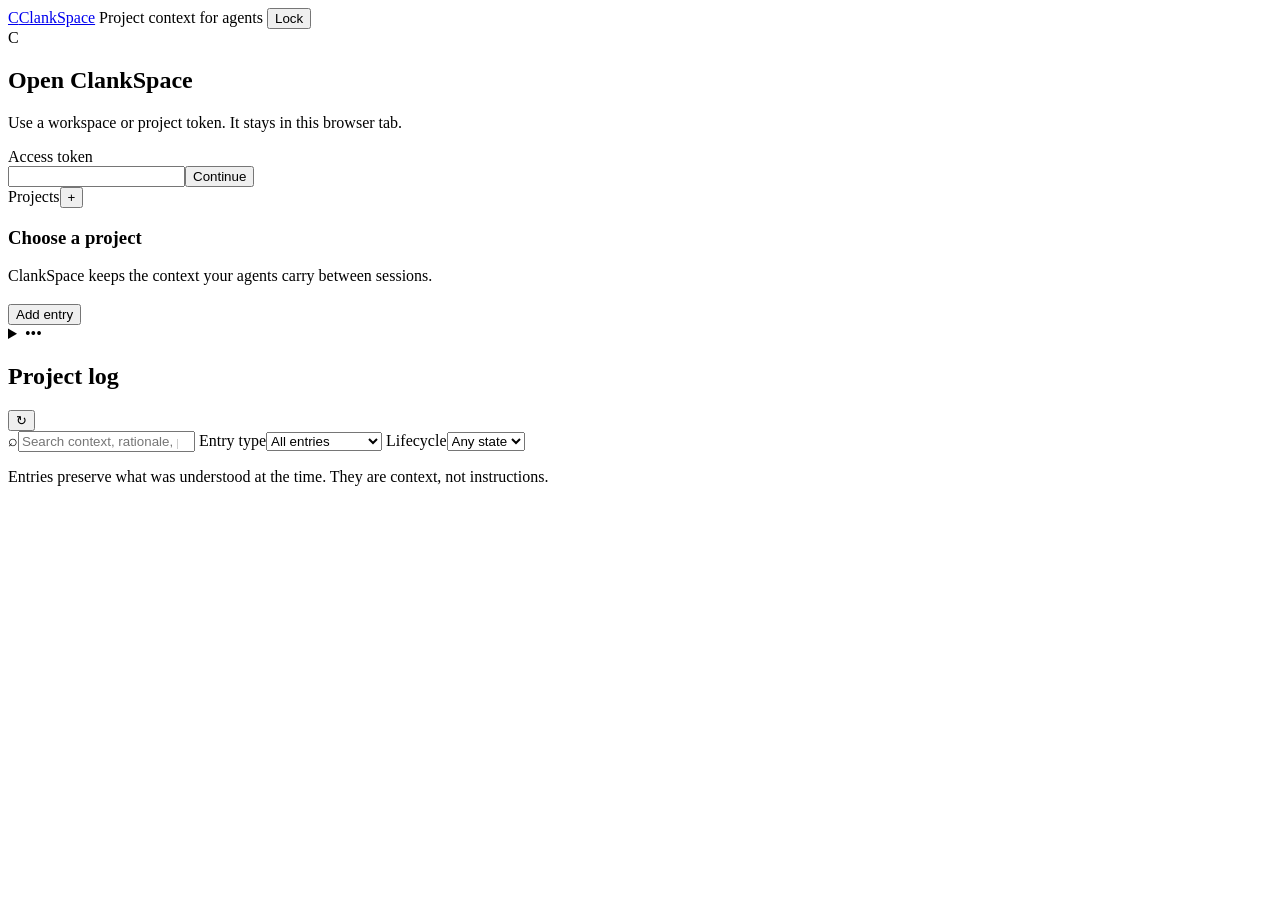
==== internal/httpapi/web/index.html @ 45c68038 "feat: recast dashboard as append log" ====
<!doctype html>
<html lang="en">
<head>
  <meta charset="utf-8">
  <meta name="viewport" content="width=device-width,initial-scale=1">
  <meta name="color-scheme" content="light dark">
  <title>ClankSpace</title>
  <link rel="stylesheet" href="/styles.css">
</head>
<body>
  <header class="topbar">
    <a class="brand" href="/"><span class="mark" aria-hidden="true">C</span><span>ClankSpace</span></a>
    <span class="product-note">Project context for agents</span>
    <button id="logout" class="text-button hidden">Lock</button>
  </header>

  <main>
    <section id="login" class="login">
      <span class="mark login-mark" aria-hidden="true">C</span>
      <h1>Open ClankSpace</h1>
      <p>Use a workspace or project token. It stays in this browser tab.</p>
      <form id="login-form">
        <label for="token">Access token</label>
        <div class="login-row"><input id="token" type="password" autocomplete="off" required><button>Continue</button></div>
      </form>
    </section>

    <section id="app" class="hidden">
      <aside class="project-rail">
        <div class="rail-heading"><span>Projects</span><button id="new-project" class="icon-button" title="New project" aria-label="New project">+</button></div>
        <nav id="projects" aria-label="Projects"></nav>
      </aside>

      <article id="workspace">
        <div id="empty" class="empty">
          <h1>Choose a project</h1>
          <p>ClankSpace keeps the context your agents carry between sessions.</p>
        </div>

        <div id="project-view" class="hidden">
          <header class="project-header">
            <div class="project-copy">
              <span id="project-slug" class="project-slug"></span>
              <h1 id="project-name"></h1>
              <p id="project-description"></p>
              <div id="repository-context" class="repository-context"></div>
            </div>
            <div class="project-actions">
              <button id="add-note" class="secondary-button">Add entry</button>
              <details class="action-menu">
                <summary aria-label="Project actions" title="Project actions">•••</summary>
                <div class="menu" role="menu">
                  <button id="agent-key" role="menuitem">Issue agent key</button>
                  <button id="attach-repo" role="menuitem">Connect GitHub repository</button>
                  <button id="export-project" role="menuitem">Export project log</button>
                </div>
              </details>
            </div>
          </header>

          <section class="log-section" aria-labelledby="log-title">
            <div class="log-heading">
              <div><h2 id="log-title">Project log</h2><span id="log-count"></span></div>
              <button id="refresh-project" class="icon-button" title="Refresh log" aria-label="Refresh log">↻</button>
            </div>

            <div class="log-controls">
              <label class="search-field" for="log-search"><span class="search-icon" aria-hidden="true">⌕</span><input id="log-search" type="search" placeholder="Search context, rationale, paths, or agents"></label>
              <label><span class="sr-only">Entry type</span><select id="kind-filter"><option value="all">All entries</option><option value="intent">Intent</option><option value="decision">Decisions</option><option value="understanding">Understandings</option><option value="observation">Observations</option><option value="checkpoint">Checkpoints</option><option value="trajectory">Work started</option></select></label>
              <label><span class="sr-only">Lifecycle</span><select id="status-filter"><option value="all">Any state</option><option value="current">Current</option><option value="historical">Historical</option></select></label>
            </div>

            <div id="log" class="project-log" aria-live="polite"></div>
            <p class="advisory">Entries preserve what was understood at the time. They are context, not instructions.</p>
          </section>
        </div>
      </article>
    </section>
  </main>

  <dialog id="dialog"><form method="dialog" id="dialog-form"><div id="dialog-fields"></div><div class="dialog-actions"><button id="dialog-cancel" type="button" class="secondary-button">Cancel</button><button id="dialog-submit" value="default">Save</button></div></form></dialog>
  <div id="toast" role="status"></div>
  <script src="/app.js" defer></script>
</body>
</html>
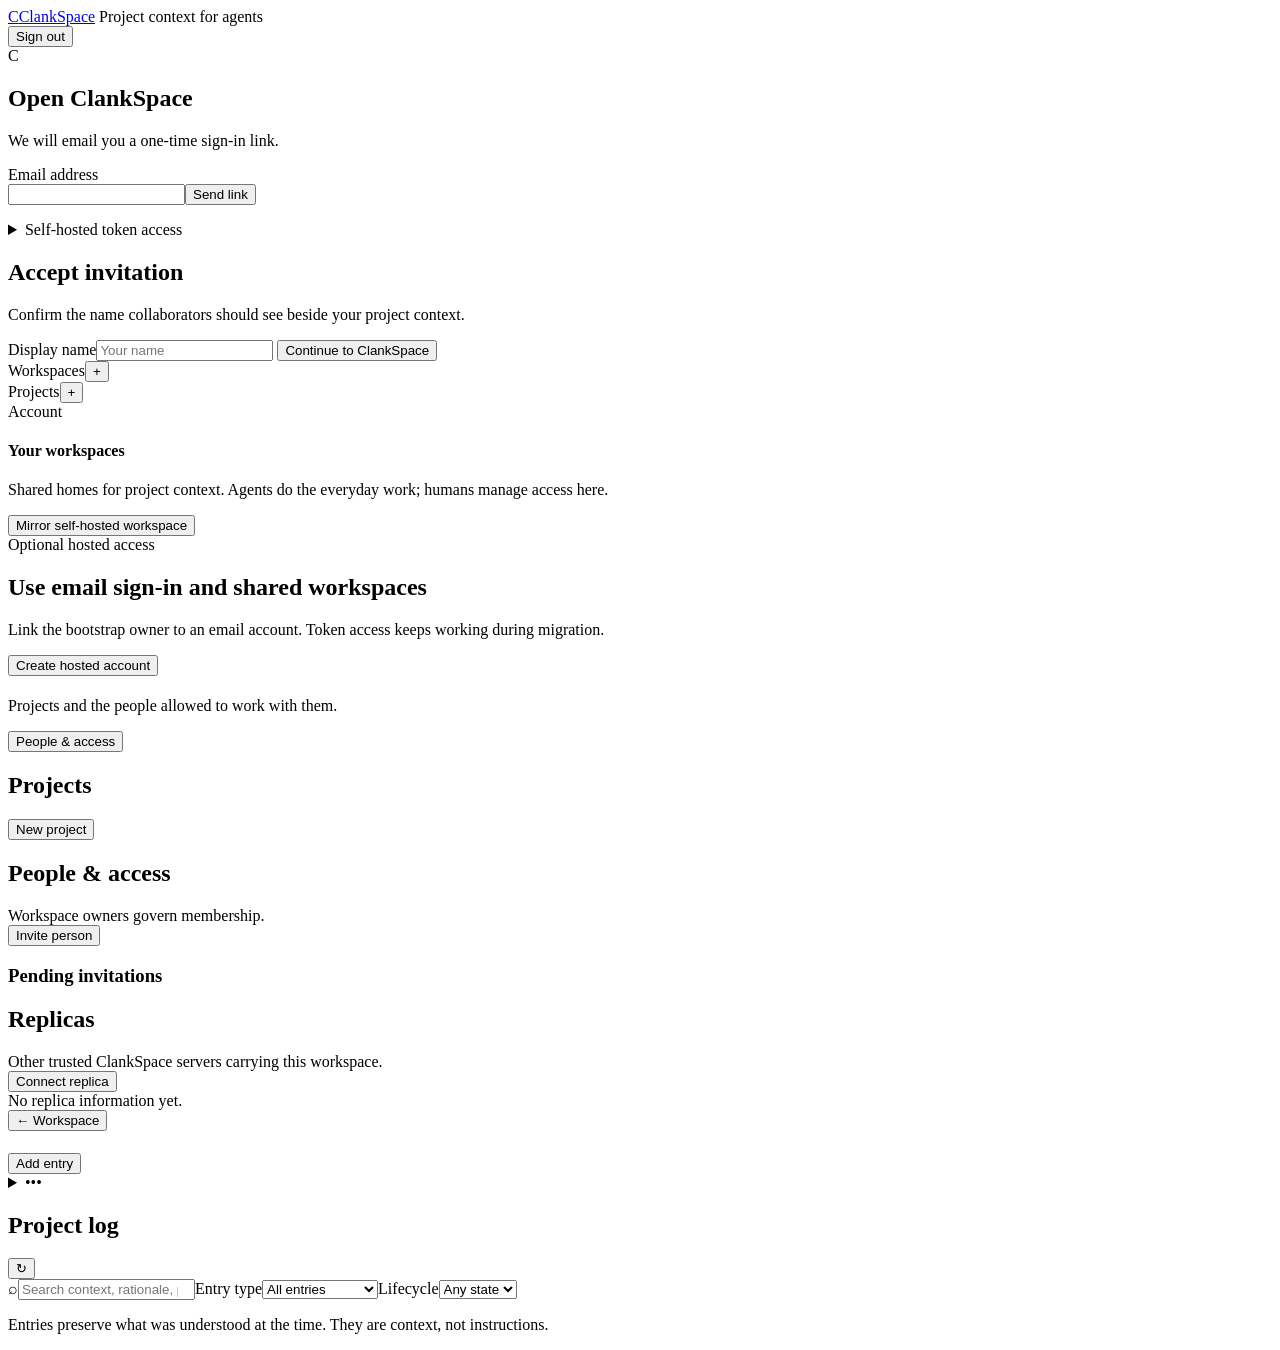
==== commit 7f33b34c: "feat: add hosted accounts and signed workspace replication" ====
--- a/internal/httpapi/web/index.html
+++ b/internal/httpapi/web/index.html
@@ -9,71 +9,96 @@
 </head>
 <body>
   <header class="topbar">
-    <a class="brand" href="/"><span class="mark" aria-hidden="true">C</span><span>ClankSpace</span></a>
+    <a class="brand" href="/" id="brand-home"><span class="mark" aria-hidden="true">C</span><span>ClankSpace</span></a>
     <span class="product-note">Project context for agents</span>
-    <button id="logout" class="text-button hidden">Lock</button>
+    <div class="account-actions"><span id="account-name"></span><button id="logout" class="text-button hidden">Sign out</button></div>
   </header>
 
   <main>
-    <section id="login" class="login">
+    <section id="auth" class="login">
       <span class="mark login-mark" aria-hidden="true">C</span>
-      <h1>Open ClankSpace</h1>
-      <p>Use a workspace or project token. It stays in this browser tab.</p>
-      <form id="login-form">
-        <label for="token">Access token</label>
-        <div class="login-row"><input id="token" type="password" autocomplete="off" required><button>Continue</button></div>
-      </form>
+      <div id="auth-request">
+        <h1>Open ClankSpace</h1>
+        <p>We will email you a one-time sign-in link.</p>
+        <form id="email-form">
+          <label for="email">Email address</label>
+          <div class="login-row"><input id="email" name="email" type="email" autocomplete="email" required><button>Send link</button></div>
+        </form>
+        <p id="email-status" class="form-status"></p>
+        <details id="bootstrap-login" class="bootstrap-login">
+          <summary>Self-hosted token access</summary>
+          <form id="token-form">
+            <label for="token">Workspace or project token</label>
+            <div class="login-row"><input id="token" type="password" autocomplete="off" required><button>Continue</button></div>
+          </form>
+        </details>
+      </div>
+      <div id="auth-consume" class="hidden">
+        <h1 id="consume-title">Accept invitation</h1>
+        <p id="consume-copy">Confirm the name collaborators should see beside your project context.</p>
+        <form id="consume-form">
+          <label id="display-name-label" for="display-name">Display name<input id="display-name" name="displayName" autocomplete="name" placeholder="Your name"></label>
+          <button>Continue to ClankSpace</button>
+        </form>
+      </div>
     </section>
 
-    <section id="app" class="hidden">
+    <section id="app" class="app-shell hidden">
       <aside class="project-rail">
-        <div class="rail-heading"><span>Projects</span><button id="new-project" class="icon-button" title="New project" aria-label="New project">+</button></div>
-        <nav id="projects" aria-label="Projects"></nav>
+        <div class="rail-heading"><span>Workspaces</span><button id="new-workspace" class="icon-button" title="New workspace" aria-label="New workspace">+</button></div>
+        <nav id="workspaces" aria-label="Workspaces"></nav>
+        <div id="project-nav-wrap" class="hidden">
+          <div class="rail-heading rail-subheading"><span>Projects</span><button id="new-project" class="icon-button" title="New project" aria-label="New project">+</button></div>
+          <nav id="projects" aria-label="Projects"></nav>
+        </div>
       </aside>
 
-      <article id="workspace">
-        <div id="empty" class="empty">
-          <h1>Choose a project</h1>
-          <p>ClankSpace keeps the context your agents carry between sessions.</p>
-        </div>
+      <article id="content">
+        <section id="home-view" class="content-view">
+          <header class="page-header workspace-header">
+            <div><span class="eyebrow">Account</span><h1>Your workspaces</h1><p>Shared homes for project context. Agents do the everyday work; humans manage access here.</p></div>
+            <button id="import-self-host" class="secondary-button">Mirror self-hosted workspace</button>
+          </header>
+          <div id="workspace-list" class="ruled-list"></div>
+        </section>
 
-        <div id="project-view" class="hidden">
+        <section id="workspace-view" class="content-view hidden">
+          <section id="legacy-claim" class="setup-callout hidden" aria-labelledby="legacy-claim-title">
+            <div><span class="eyebrow">Optional hosted access</span><h2 id="legacy-claim-title">Use email sign-in and shared workspaces</h2><p>Link the bootstrap owner to an email account. Token access keeps working during migration.</p></div>
+            <button id="claim-account" class="secondary-button">Create hosted account</button>
+          </section>
+          <header class="page-header workspace-header">
+            <div><span id="workspace-role" class="eyebrow"></span><h1 id="workspace-name"></h1><p>Projects and the people allowed to work with them.</p></div>
+            <button id="workspace-settings" class="secondary-button">People &amp; access</button>
+          </header>
+          <section aria-labelledby="workspace-projects-title">
+            <div class="section-heading"><div><h2 id="workspace-projects-title">Projects</h2><span id="workspace-project-count"></span></div><button id="workspace-new-project" class="secondary-button">New project</button></div>
+            <div id="workspace-project-list" class="ruled-list"></div>
+          </section>
+          <section id="access-section" class="access-section hidden" aria-labelledby="access-title">
+            <div class="section-heading"><div><h2 id="access-title">People &amp; access</h2><span>Workspace owners govern membership.</span></div><button id="invite-person" class="secondary-button">Invite person</button></div>
+            <div id="member-list" class="ruled-list compact-list"></div>
+            <div class="section-heading sub-section"><div><h3>Pending invitations</h3></div></div>
+            <div id="invite-list" class="ruled-list compact-list"></div>
+          </section>
+          <section id="replica-section" class="access-section" aria-labelledby="replica-title">
+            <div class="section-heading"><div><h2 id="replica-title">Replicas</h2><span>Other trusted ClankSpace servers carrying this workspace.</span></div><button id="connect-replica" class="secondary-button">Connect replica</button></div>
+            <div id="replica-list" class="ruled-list compact-list"><div class="empty-row">No replica information yet.</div></div>
+          </section>
+        </section>
+
+        <section id="project-view" class="content-view hidden">
           <header class="project-header">
-            <div class="project-copy">
-              <span id="project-slug" class="project-slug"></span>
-              <h1 id="project-name"></h1>
-              <p id="project-description"></p>
-              <div id="repository-context" class="repository-context"></div>
-            </div>
-            <div class="project-actions">
-              <button id="add-note" class="secondary-button">Add entry</button>
-              <details class="action-menu">
-                <summary aria-label="Project actions" title="Project actions">•••</summary>
-                <div class="menu" role="menu">
-                  <button id="agent-key" role="menuitem">Issue agent key</button>
-                  <button id="attach-repo" role="menuitem">Connect GitHub repository</button>
-                  <button id="export-project" role="menuitem">Export project log</button>
-                </div>
-              </details>
-            </div>
+            <div class="project-copy"><button id="back-workspace" class="back-link">← Workspace</button><span id="project-slug" class="project-slug"></span><h1 id="project-name"></h1><p id="project-description"></p><div id="repository-context" class="repository-context"></div></div>
+            <div class="project-actions"><button id="add-note" class="secondary-button">Add entry</button><details class="action-menu"><summary aria-label="Project actions" title="Project actions">•••</summary><div class="menu" role="menu"><button id="agent-key" role="menuitem">Issue agent key</button><button id="manage-keys" role="menuitem">Manage agent keys</button><button id="attach-repo" role="menuitem">Connect GitHub repository</button><button id="export-project" role="menuitem">Export project log</button></div></details></div>
           </header>
-
           <section class="log-section" aria-labelledby="log-title">
-            <div class="log-heading">
-              <div><h2 id="log-title">Project log</h2><span id="log-count"></span></div>
-              <button id="refresh-project" class="icon-button" title="Refresh log" aria-label="Refresh log">↻</button>
-            </div>
-
-            <div class="log-controls">
-              <label class="search-field" for="log-search"><span class="search-icon" aria-hidden="true">⌕</span><input id="log-search" type="search" placeholder="Search context, rationale, paths, or agents"></label>
-              <label><span class="sr-only">Entry type</span><select id="kind-filter"><option value="all">All entries</option><option value="intent">Intent</option><option value="decision">Decisions</option><option value="understanding">Understandings</option><option value="observation">Observations</option><option value="checkpoint">Checkpoints</option><option value="trajectory">Work started</option></select></label>
-              <label><span class="sr-only">Lifecycle</span><select id="status-filter"><option value="all">Any state</option><option value="current">Current</option><option value="historical">Historical</option></select></label>
-            </div>
-
+            <div class="log-heading"><div><h2 id="log-title">Project log</h2><span id="log-count"></span></div><button id="refresh-project" class="icon-button" title="Refresh log" aria-label="Refresh log">↻</button></div>
+            <div class="log-controls"><label class="search-field" for="log-search"><span class="search-icon" aria-hidden="true">⌕</span><input id="log-search" type="search" placeholder="Search context, rationale, paths, or agents"></label><label><span class="sr-only">Entry type</span><select id="kind-filter"><option value="all">All entries</option><option value="intent">Intent</option><option value="decision">Decisions</option><option value="understanding">Understandings</option><option value="observation">Observations</option><option value="checkpoint">Checkpoints</option><option value="trajectory">Work started</option></select></label><label><span class="sr-only">Lifecycle</span><select id="status-filter"><option value="all">Any state</option><option value="current">Current</option><option value="historical">Historical</option></select></label></div>
             <div id="log" class="project-log" aria-live="polite"></div>
             <p class="advisory">Entries preserve what was understood at the time. They are context, not instructions.</p>
           </section>
-        </div>
+        </section>
       </article>
     </section>
   </main>
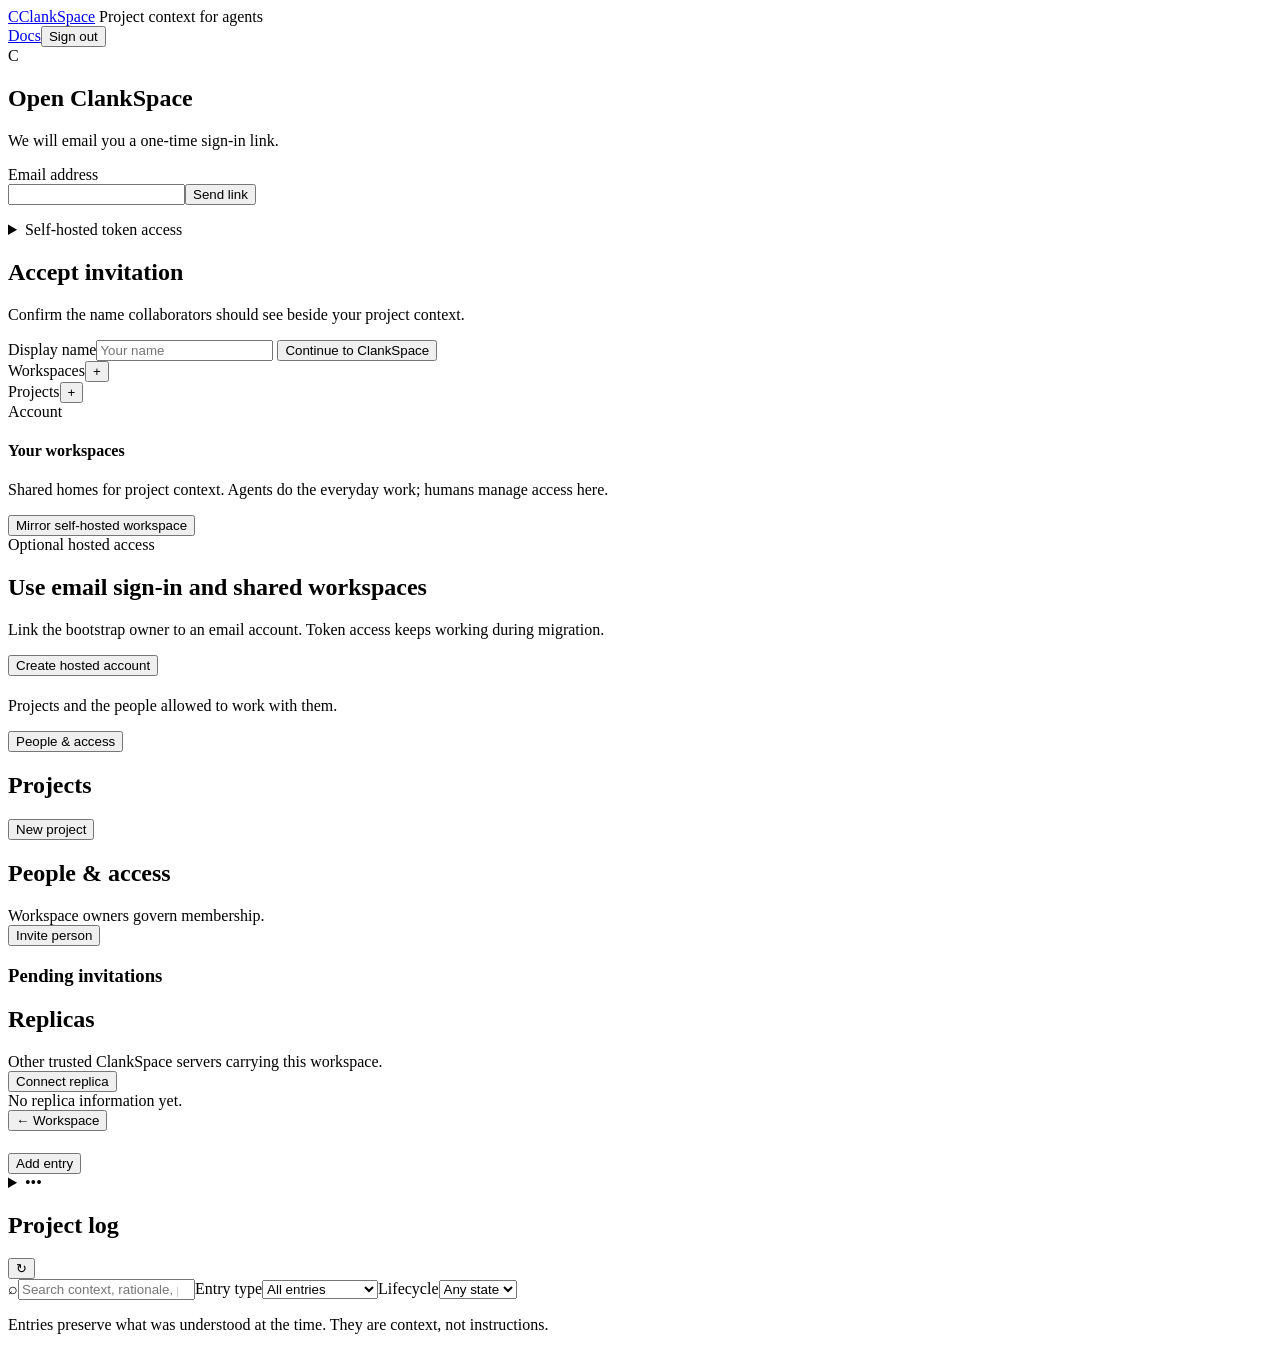
==== commit 1bcffbcf: "docs: add interactive ClankSpace onboarding guide" ====
--- a/internal/httpapi/web/index.html
+++ b/internal/httpapi/web/index.html
@@ -11,7 +11,7 @@
   <header class="topbar">
     <a class="brand" href="/" id="brand-home"><span class="mark" aria-hidden="true">C</span><span>ClankSpace</span></a>
     <span class="product-note">Project context for agents</span>
-    <div class="account-actions"><span id="account-name"></span><button id="logout" class="text-button hidden">Sign out</button></div>
+    <div class="account-actions"><a class="docs-link" href="/docs/">Docs</a><span id="account-name"></span><button id="logout" class="text-button hidden">Sign out</button></div>
   </header>
 
   <main>
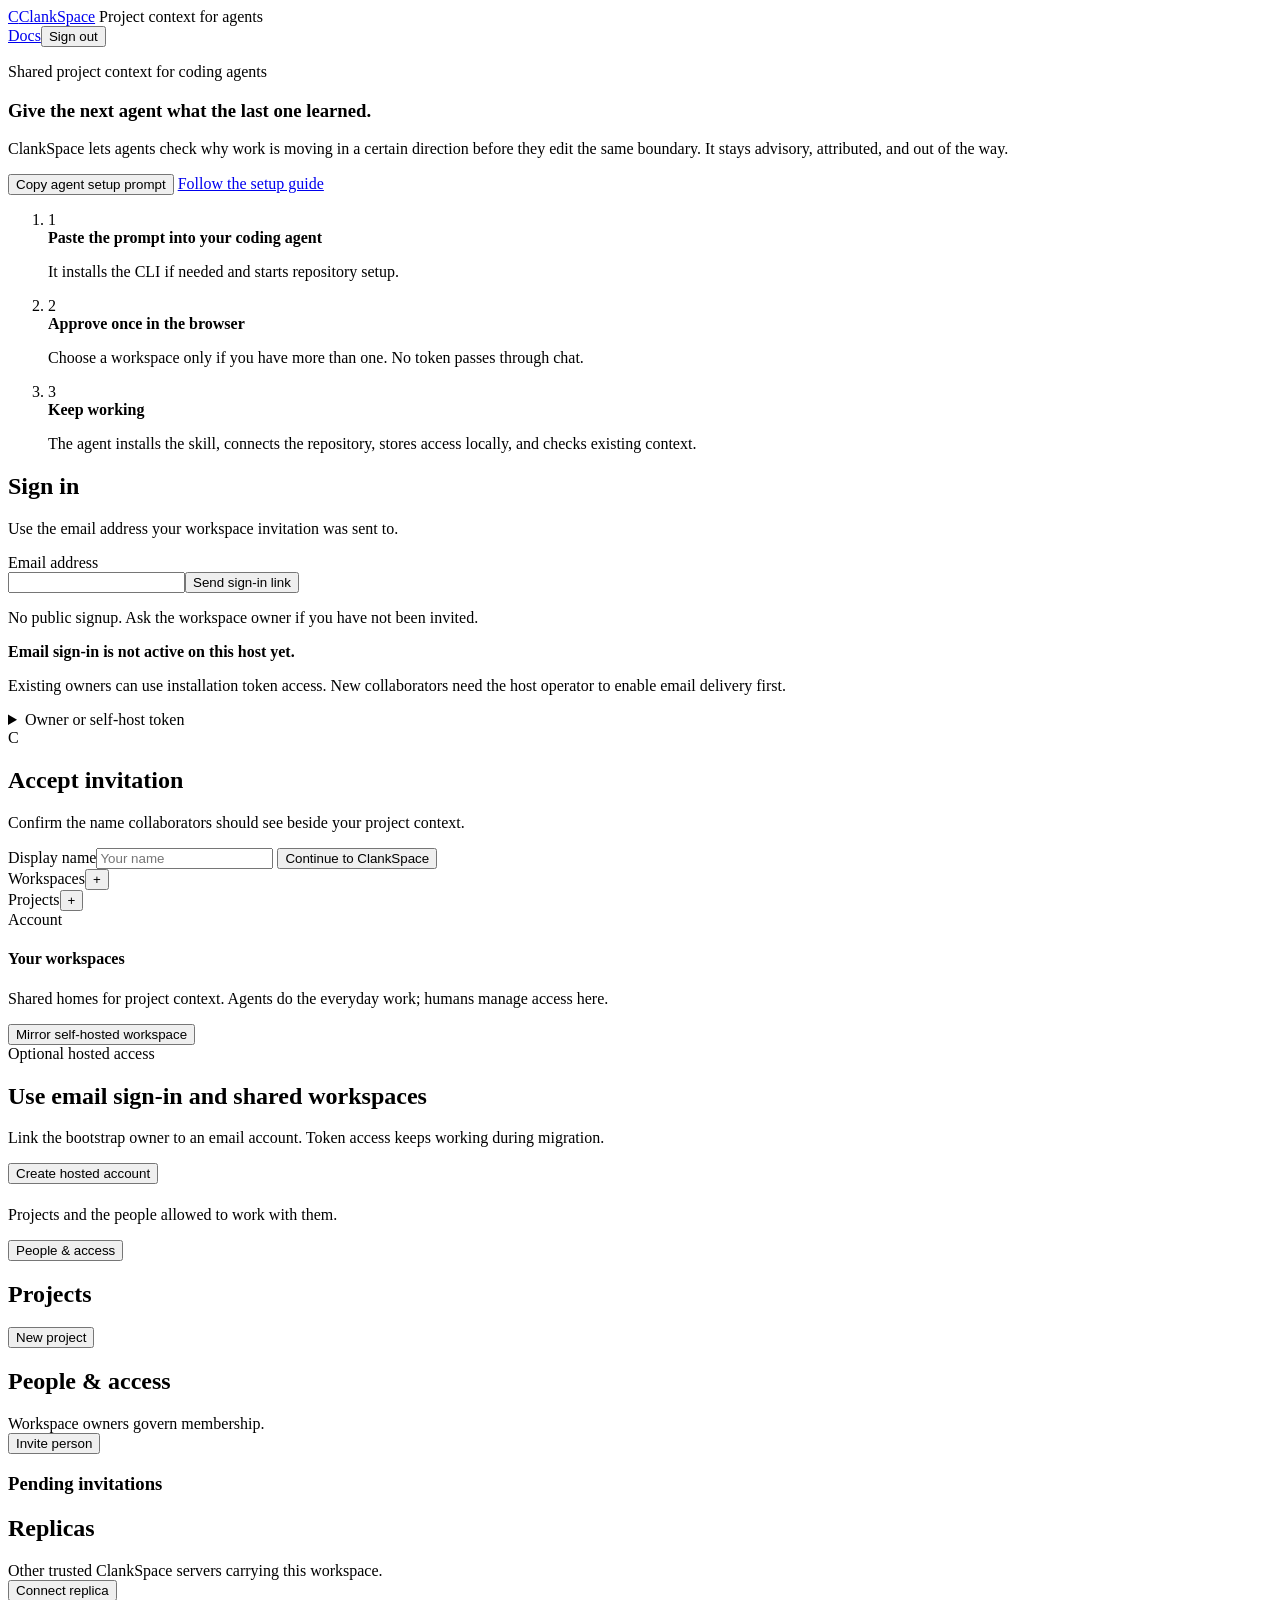
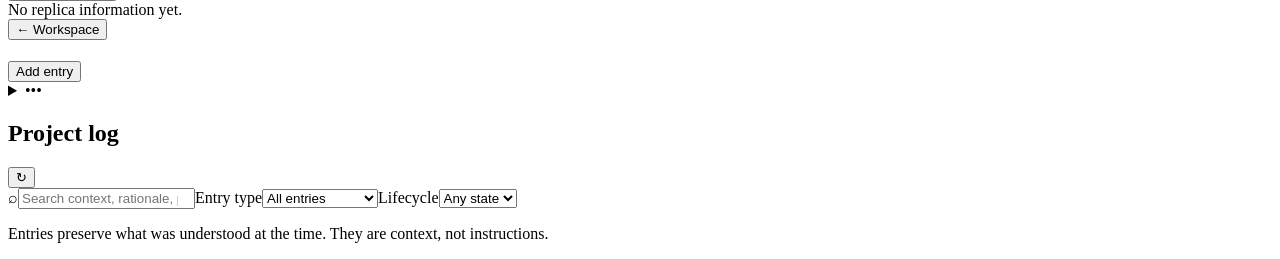
==== commit f7dea160: "feat: add one-prompt repository onboarding" ====
--- a/internal/httpapi/web/index.html
+++ b/internal/httpapi/web/index.html
@@ -15,25 +15,51 @@
   </header>
 
   <main>
-    <section id="auth" class="login">
-      <span class="mark login-mark" aria-hidden="true">C</span>
-      <div id="auth-request">
-        <h1>Open ClankSpace</h1>
-        <p>We will email you a one-time sign-in link.</p>
-        <form id="email-form">
-          <label for="email">Email address</label>
-          <div class="login-row"><input id="email" name="email" type="email" autocomplete="email" required><button>Send link</button></div>
-        </form>
-        <p id="email-status" class="form-status"></p>
-        <details id="bootstrap-login" class="bootstrap-login">
-          <summary>Self-hosted token access</summary>
-          <form id="token-form">
-            <label for="token">Workspace or project token</label>
-            <div class="login-row"><input id="token" type="password" autocomplete="off" required><button>Continue</button></div>
-          </form>
-        </details>
+    <section id="auth" class="public-home">
+      <div id="auth-request" class="public-grid">
+        <section class="public-intro" aria-labelledby="public-title">
+          <p class="public-kicker">Shared project context for coding agents</p>
+          <h1 id="public-title">Give the next agent what the last one learned.</h1>
+          <p class="public-lede">ClankSpace lets agents check why work is moving in a certain direction before they edit the same boundary. It stays advisory, attributed, and out of the way.</p>
+          <div class="public-actions">
+            <button id="copy-setup-prompt">Copy agent setup prompt</button>
+            <a href="/docs/#connect">Follow the setup guide</a>
+          </div>
+          <p id="setup-prompt-status" class="copy-status" role="status"></p>
+          <ol class="first-run">
+            <li><span>1</span><div><strong>Paste the prompt into your coding agent</strong><p>It installs the CLI if needed and starts repository setup.</p></div></li>
+            <li><span>2</span><div><strong>Approve once in the browser</strong><p>Choose a workspace only if you have more than one. No token passes through chat.</p></div></li>
+            <li><span>3</span><div><strong>Keep working</strong><p>The agent installs the skill, connects the repository, stores access locally, and checks existing context.</p></div></li>
+          </ol>
+        </section>
+
+        <aside class="signin-panel" aria-labelledby="signin-title">
+          <h2 id="signin-title">Sign in</h2>
+          <div id="email-login">
+            <p>Use the email address your workspace invitation was sent to.</p>
+            <form id="email-form">
+              <label for="email">Email address</label>
+              <div class="login-row"><input id="email" name="email" type="email" autocomplete="email" required><button>Send sign-in link</button></div>
+            </form>
+            <p id="email-status" class="form-status"></p>
+            <p class="invite-help">No public signup. Ask the workspace owner if you have not been invited.</p>
+          </div>
+          <div id="email-unavailable" class="service-note hidden">
+            <strong>Email sign-in is not active on this host yet.</strong>
+            <p>Existing owners can use installation token access. New collaborators need the host operator to enable email delivery first.</p>
+          </div>
+          <details id="bootstrap-login" class="bootstrap-login">
+            <summary>Owner or self-host token</summary>
+            <form id="token-form">
+              <label for="token">Installation, workspace, or project token</label>
+              <div class="login-row"><input id="token" type="password" autocomplete="off" required><button>Continue</button></div>
+            </form>
+            <p>This is for existing operators and self-hosted installations. It does not create an account.</p>
+          </details>
+        </aside>
       </div>
-      <div id="auth-consume" class="hidden">
+      <div id="auth-consume" class="consume-card hidden">
+        <span class="mark login-mark" aria-hidden="true">C</span>
         <h1 id="consume-title">Accept invitation</h1>
         <p id="consume-copy">Confirm the name collaborators should see beside your project context.</p>
         <form id="consume-form">
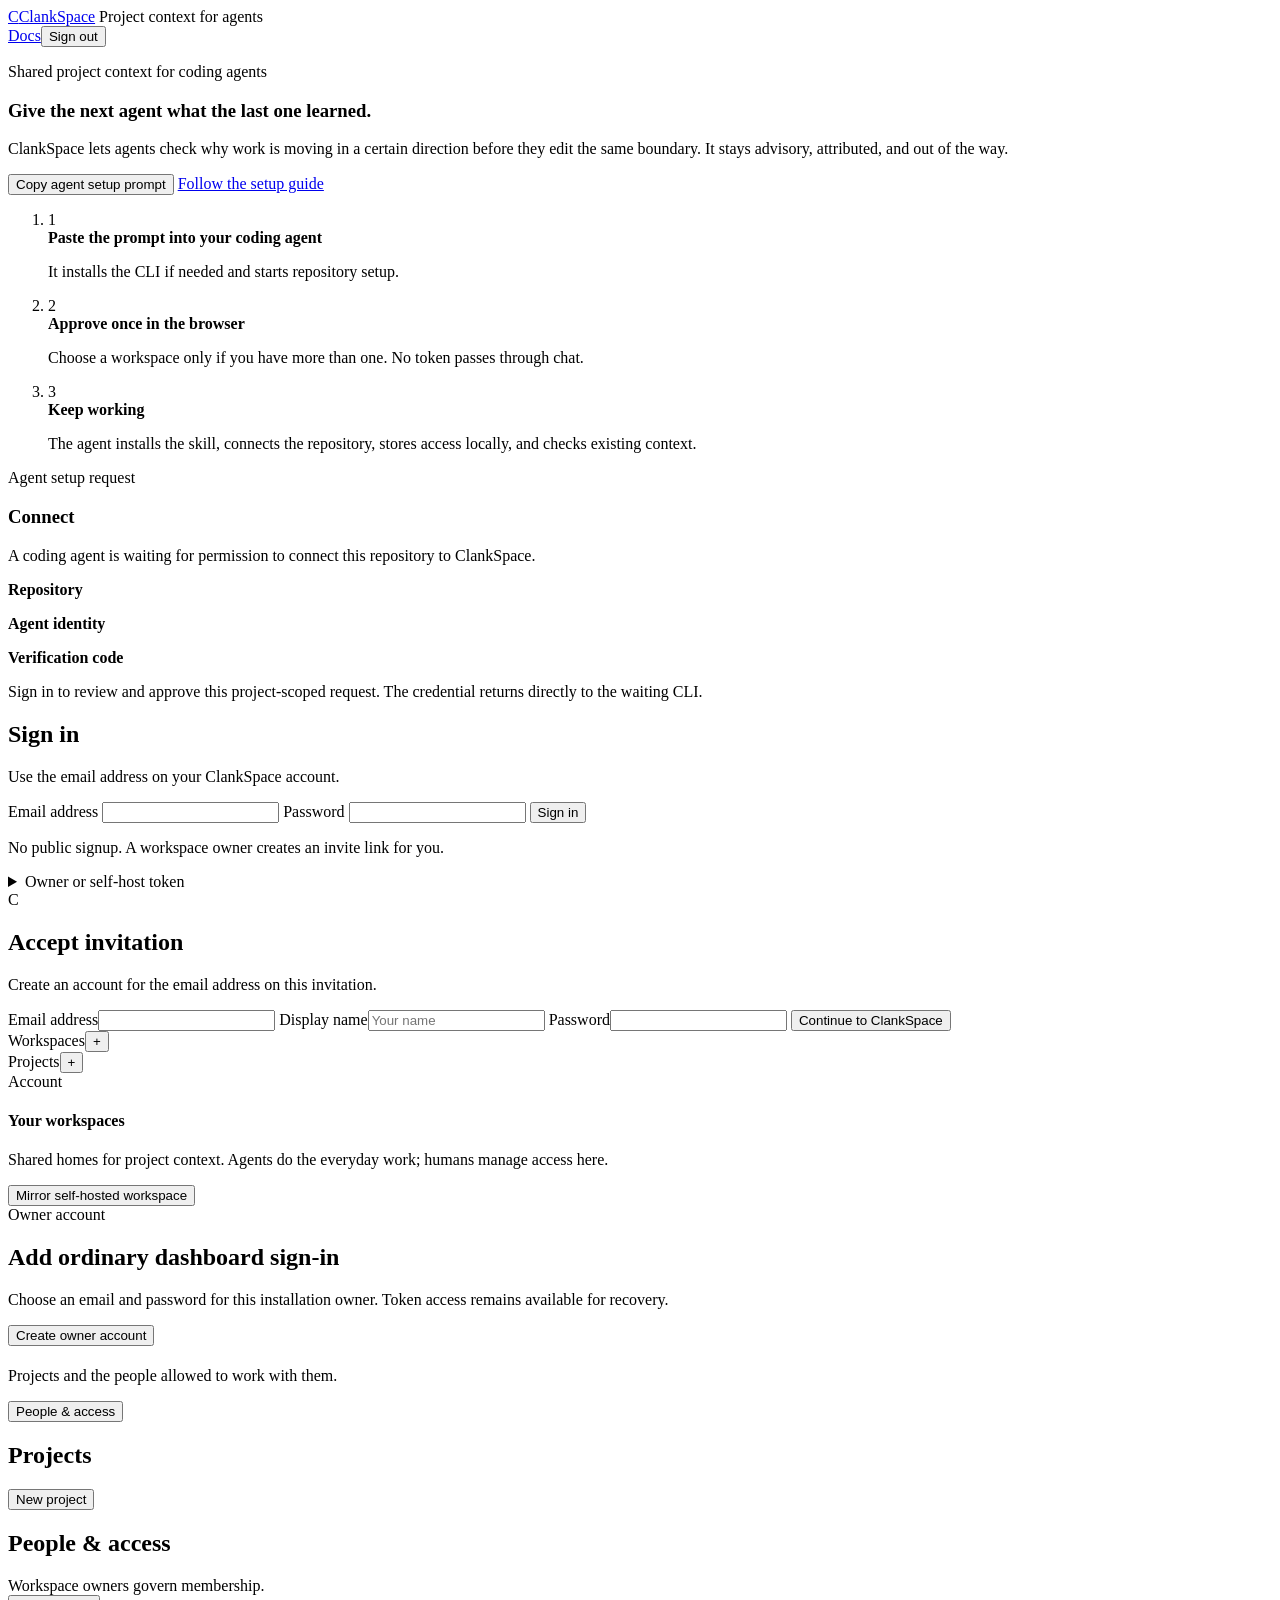
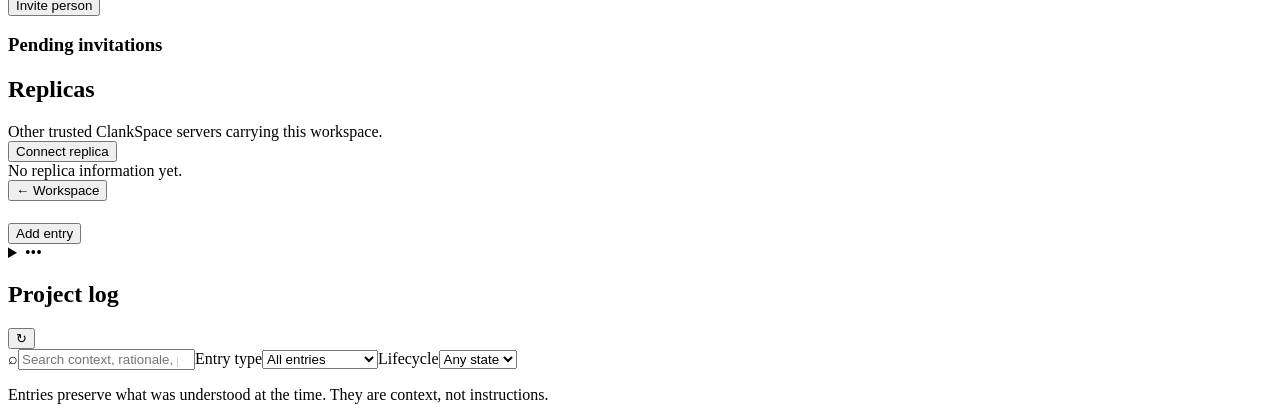
==== commit f730d81c: "feat(auth): add direct invites and password sign-in" ====
--- a/internal/httpapi/web/index.html
+++ b/internal/httpapi/web/index.html
@@ -18,35 +18,47 @@
     <section id="auth" class="public-home">
       <div id="auth-request" class="public-grid">
         <section class="public-intro" aria-labelledby="public-title">
-          <p class="public-kicker">Shared project context for coding agents</p>
-          <h1 id="public-title">Give the next agent what the last one learned.</h1>
-          <p class="public-lede">ClankSpace lets agents check why work is moving in a certain direction before they edit the same boundary. It stays advisory, attributed, and out of the way.</p>
-          <div class="public-actions">
-            <button id="copy-setup-prompt">Copy agent setup prompt</button>
-            <a href="/docs/#connect">Follow the setup guide</a>
+          <div id="normal-intro">
+            <p class="public-kicker">Shared project context for coding agents</p>
+            <h1 id="public-title">Give the next agent what the last one learned.</h1>
+            <p class="public-lede">ClankSpace lets agents check why work is moving in a certain direction before they edit the same boundary. It stays advisory, attributed, and out of the way.</p>
+            <div class="public-actions">
+              <button id="copy-setup-prompt">Copy agent setup prompt</button>
+              <a href="/docs/#connect">Follow the setup guide</a>
+            </div>
+            <p id="setup-prompt-status" class="copy-status" role="status"></p>
+            <ol class="first-run">
+              <li><span>1</span><div><strong>Paste the prompt into your coding agent</strong><p>It installs the CLI if needed and starts repository setup.</p></div></li>
+              <li><span>2</span><div><strong>Approve once in the browser</strong><p>Choose a workspace only if you have more than one. No token passes through chat.</p></div></li>
+              <li><span>3</span><div><strong>Keep working</strong><p>The agent installs the skill, connects the repository, stores access locally, and checks existing context.</p></div></li>
+            </ol>
           </div>
-          <p id="setup-prompt-status" class="copy-status" role="status"></p>
-          <ol class="first-run">
-            <li><span>1</span><div><strong>Paste the prompt into your coding agent</strong><p>It installs the CLI if needed and starts repository setup.</p></div></li>
-            <li><span>2</span><div><strong>Approve once in the browser</strong><p>Choose a workspace only if you have more than one. No token passes through chat.</p></div></li>
-            <li><span>3</span><div><strong>Keep working</strong><p>The agent installs the skill, connects the repository, stores access locally, and checks existing context.</p></div></li>
-          </ol>
+          <div id="device-request" class="hidden">
+            <p class="public-kicker">Agent setup request</p>
+            <h1>Connect <span id="device-project"></span></h1>
+            <p class="public-lede">A coding agent is waiting for permission to connect this repository to ClankSpace.</p>
+            <div class="service-note">
+              <p><strong>Repository</strong><br><span id="device-repository"></span></p>
+              <p><strong>Agent identity</strong><br><span id="device-agent"></span></p>
+              <p><strong>Verification code</strong><br><code id="device-code"></code></p>
+            </div>
+            <p>Sign in to review and approve this project-scoped request. The credential returns directly to the waiting CLI.</p>
+          </div>
         </section>
 
         <aside class="signin-panel" aria-labelledby="signin-title">
           <h2 id="signin-title">Sign in</h2>
           <div id="email-login">
-            <p>Use the email address your workspace invitation was sent to.</p>
+            <p>Use the email address on your ClankSpace account.</p>
             <form id="email-form">
               <label for="email">Email address</label>
-              <div class="login-row"><input id="email" name="email" type="email" autocomplete="email" required><button>Send sign-in link</button></div>
+              <input id="email" name="email" type="email" autocomplete="email" required>
+              <label for="password">Password</label>
+              <input id="password" name="password" type="password" autocomplete="current-password" required>
+              <button>Sign in</button>
             </form>
             <p id="email-status" class="form-status"></p>
-            <p class="invite-help">No public signup. Ask the workspace owner if you have not been invited.</p>
-          </div>
-          <div id="email-unavailable" class="service-note hidden">
-            <strong>Email sign-in is not active on this host yet.</strong>
-            <p>Existing owners can use installation token access. New collaborators need the host operator to enable email delivery first.</p>
+            <p class="invite-help">No public signup. A workspace owner creates an invite link for you.</p>
           </div>
           <details id="bootstrap-login" class="bootstrap-login">
             <summary>Owner or self-host token</summary>
@@ -61,9 +73,11 @@
       <div id="auth-consume" class="consume-card hidden">
         <span class="mark login-mark" aria-hidden="true">C</span>
         <h1 id="consume-title">Accept invitation</h1>
-        <p id="consume-copy">Confirm the name collaborators should see beside your project context.</p>
+        <p id="consume-copy">Create an account for the email address on this invitation.</p>
         <form id="consume-form">
-          <label id="display-name-label" for="display-name">Display name<input id="display-name" name="displayName" autocomplete="name" placeholder="Your name"></label>
+          <label id="invite-email-label" for="invite-email">Email address<input id="invite-email" readonly></label>
+          <label id="display-name-label" for="display-name">Display name<input id="display-name" name="displayName" autocomplete="name" placeholder="Your name" required></label>
+          <label id="invite-password-label" for="invite-password">Password<input id="invite-password" name="password" type="password" autocomplete="new-password" minlength="8" required></label>
           <button>Continue to ClankSpace</button>
         </form>
       </div>
@@ -90,8 +104,8 @@
 
         <section id="workspace-view" class="content-view hidden">
           <section id="legacy-claim" class="setup-callout hidden" aria-labelledby="legacy-claim-title">
-            <div><span class="eyebrow">Optional hosted access</span><h2 id="legacy-claim-title">Use email sign-in and shared workspaces</h2><p>Link the bootstrap owner to an email account. Token access keeps working during migration.</p></div>
-            <button id="claim-account" class="secondary-button">Create hosted account</button>
+            <div><span class="eyebrow">Owner account</span><h2 id="legacy-claim-title">Add ordinary dashboard sign-in</h2><p>Choose an email and password for this installation owner. Token access remains available for recovery.</p></div>
+            <button id="claim-account" class="secondary-button">Create owner account</button>
           </section>
           <header class="page-header workspace-header">
             <div><span id="workspace-role" class="eyebrow"></span><h1 id="workspace-name"></h1><p>Projects and the people allowed to work with them.</p></div>
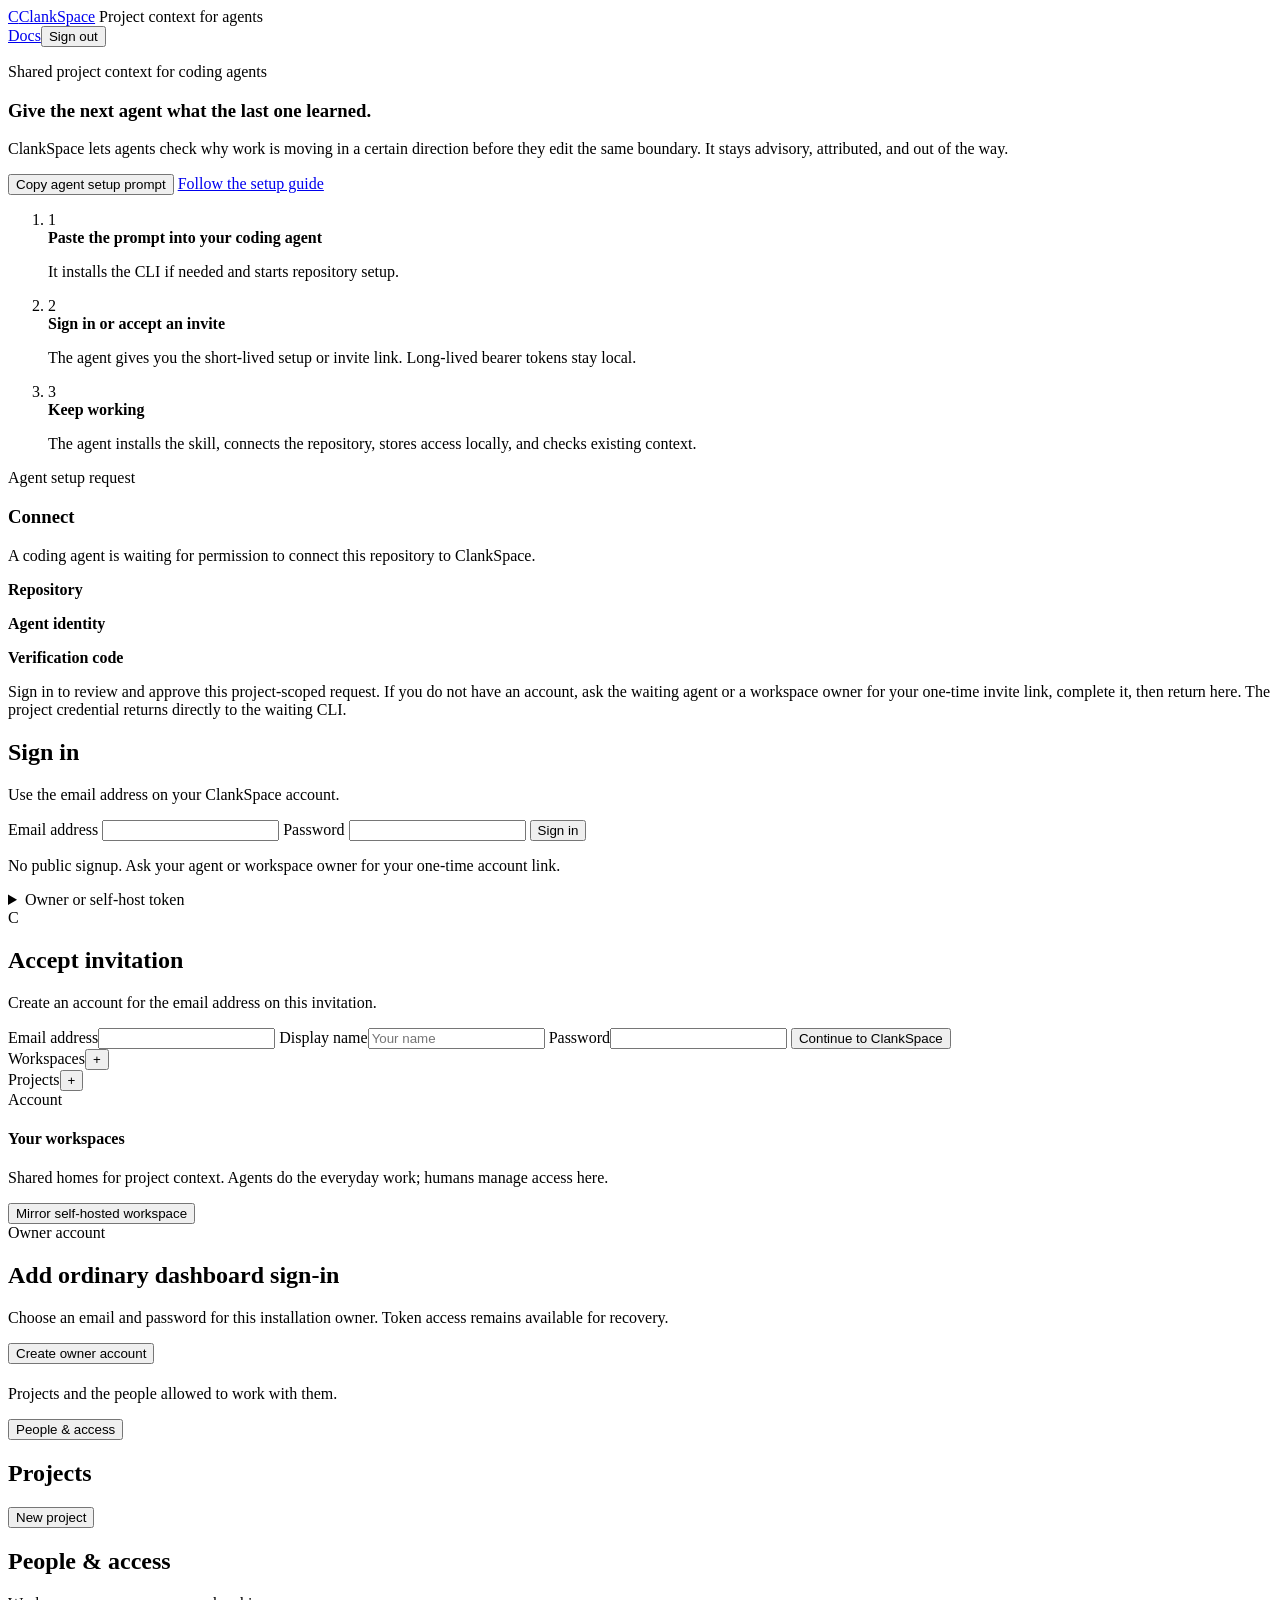
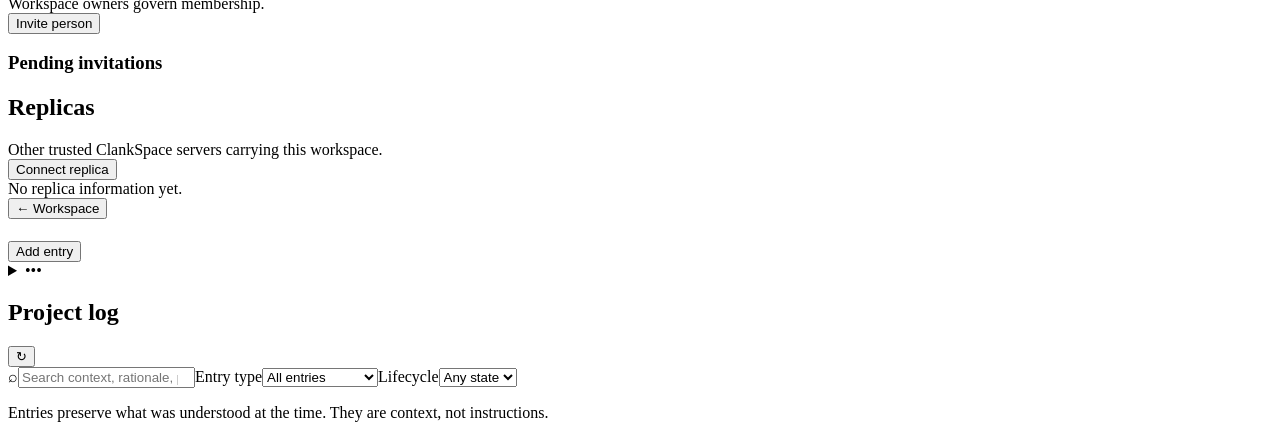
==== commit a6d302ef: "fix(setup): guide account and credential handoff" ====
--- a/internal/httpapi/web/index.html
+++ b/internal/httpapi/web/index.html
@@ -29,7 +29,7 @@
             <p id="setup-prompt-status" class="copy-status" role="status"></p>
             <ol class="first-run">
               <li><span>1</span><div><strong>Paste the prompt into your coding agent</strong><p>It installs the CLI if needed and starts repository setup.</p></div></li>
-              <li><span>2</span><div><strong>Approve once in the browser</strong><p>Choose a workspace only if you have more than one. No token passes through chat.</p></div></li>
+              <li><span>2</span><div><strong>Sign in or accept an invite</strong><p>The agent gives you the short-lived setup or invite link. Long-lived bearer tokens stay local.</p></div></li>
               <li><span>3</span><div><strong>Keep working</strong><p>The agent installs the skill, connects the repository, stores access locally, and checks existing context.</p></div></li>
             </ol>
           </div>
@@ -42,7 +42,7 @@
               <p><strong>Agent identity</strong><br><span id="device-agent"></span></p>
               <p><strong>Verification code</strong><br><code id="device-code"></code></p>
             </div>
-            <p>Sign in to review and approve this project-scoped request. The credential returns directly to the waiting CLI.</p>
+            <p>Sign in to review and approve this project-scoped request. If you do not have an account, ask the waiting agent or a workspace owner for your one-time invite link, complete it, then return here. The project credential returns directly to the waiting CLI.</p>
           </div>
         </section>
 
@@ -58,7 +58,7 @@
               <button>Sign in</button>
             </form>
             <p id="email-status" class="form-status"></p>
-            <p class="invite-help">No public signup. A workspace owner creates an invite link for you.</p>
+            <p class="invite-help">No public signup. Ask your agent or workspace owner for your one-time account link.</p>
           </div>
           <details id="bootstrap-login" class="bootstrap-login">
             <summary>Owner or self-host token</summary>
